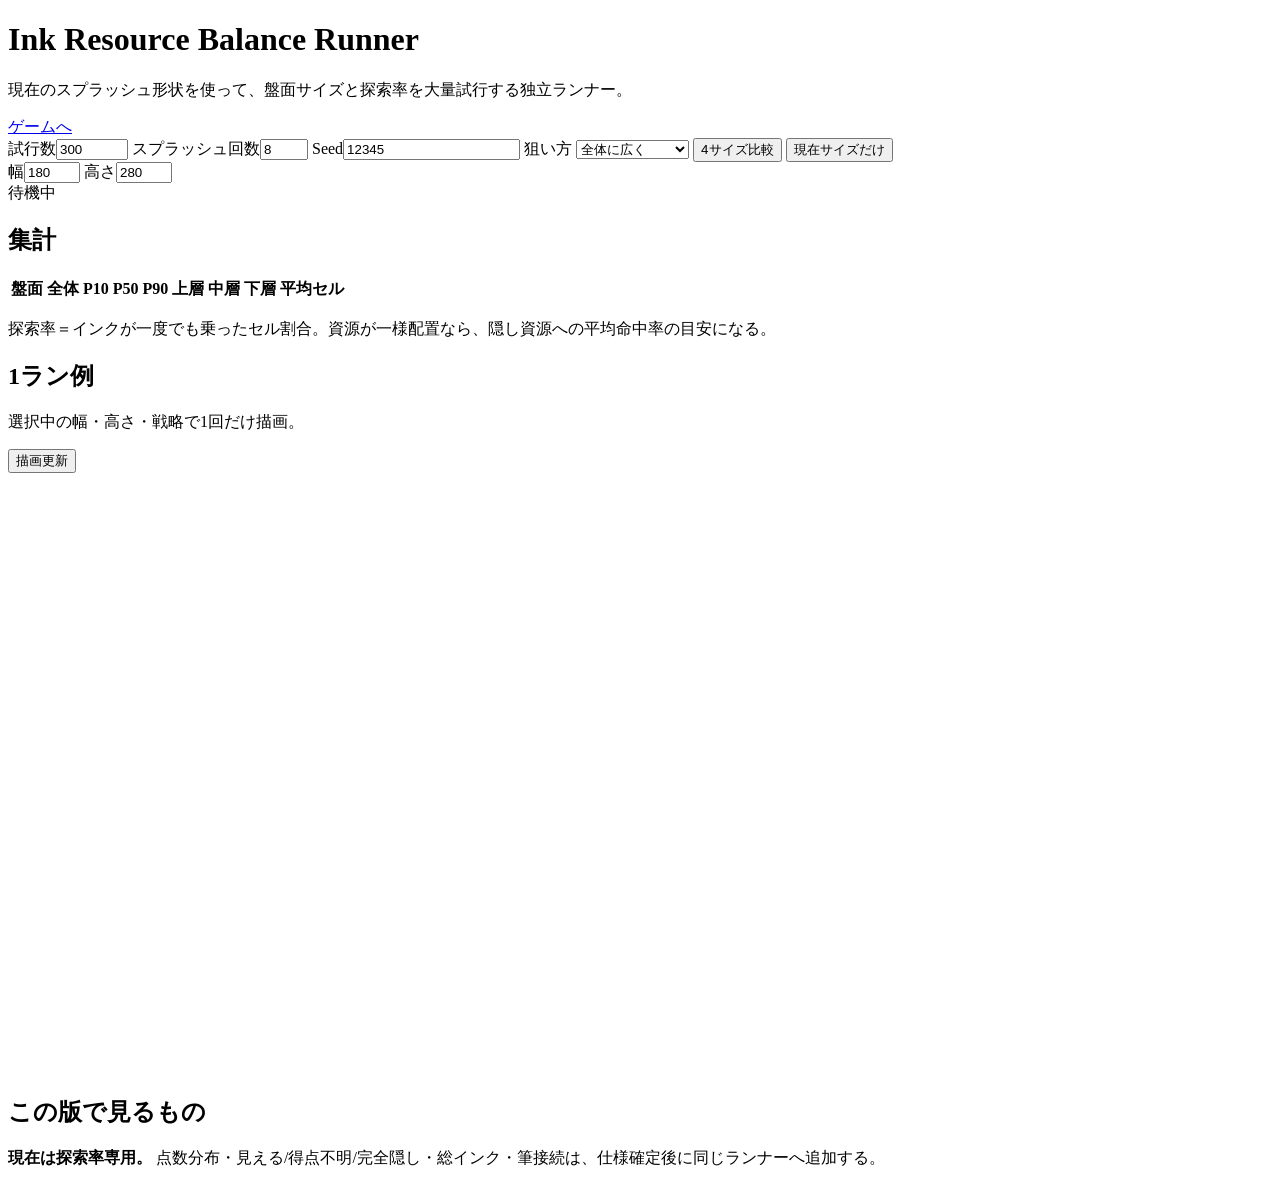
==== runner/index.html @ 8a0fcb74 "Add browser UI for exploration balance runner" ====
<!doctype html>
<html lang="ja">
<head>
  <meta charset="utf-8">
  <meta name="viewport" content="width=device-width,initial-scale=1,viewport-fit=cover">
  <title>Ink Resource Balance Runner</title>
  <link rel="stylesheet" href="./style.css">
</head>
<body>
  <main class="shell">
    <header>
      <div>
        <h1>Ink Resource Balance Runner</h1>
        <p>現在のスプラッシュ形状を使って、盤面サイズと探索率を大量試行する独立ランナー。</p>
      </div>
      <a href="../">ゲームへ</a>
    </header>

    <section class="controls card">
      <label>試行数<input id="trials" type="number" min="1" max="10000" step="50" value="300"></label>
      <label>スプラッシュ回数<input id="splashes" type="number" min="1" max="30" value="8"></label>
      <label>Seed<input id="seed" type="number" min="0" step="1" value="12345"></label>
      <label>狙い方
        <select id="strategy">
          <option value="wide">全体に広く</option>
          <option value="upward">下から上へ進行</option>
          <option value="lower">下層集中</option>
          <option value="middle">中層集中</option>
          <option value="upper">上層集中</option>
          <option value="random">ランダム</option>
        </select>
      </label>
      <button id="compareBtn" class="primary">4サイズ比較</button>
      <button id="singleBtn">現在サイズだけ</button>
    </section>

    <section class="card custom">
      <label>幅<input id="cols" type="number" min="80" max="600" value="180"></label>
      <label>高さ<input id="rows" type="number" min="120" max="900" value="280"></label>
      <div id="status">待機中</div>
    </section>

    <section class="card">
      <h2>集計</h2>
      <div class="table-wrap">
        <table>
          <thead>
            <tr><th>盤面</th><th>全体</th><th>P10</th><th>P50</th><th>P90</th><th>上層</th><th>中層</th><th>下層</th><th>平均セル</th></tr>
          </thead>
          <tbody id="results"></tbody>
        </table>
      </div>
      <p class="note">探索率＝インクが一度でも乗ったセル割合。資源が一様配置なら、隠し資源への平均命中率の目安になる。</p>
    </section>

    <section class="card sample">
      <div class="sample-head">
        <div>
          <h2>1ラン例</h2>
          <p>選択中の幅・高さ・戦略で1回だけ描画。</p>
        </div>
        <button id="sampleBtn">描画更新</button>
      </div>
      <canvas id="sampleCanvas" width="600" height="600"></canvas>
    </section>

    <section class="card scope">
      <h2>この版で見るもの</h2>
      <p><strong>現在は探索率専用。</strong> 点数分布・見える/得点不明/完全隠し・総インク・筆接続は、仕様確定後に同じランナーへ追加する。</p>
    </section>
  </main>
  <script type="module" src="./ui.mjs"></script>
</body>
</html>
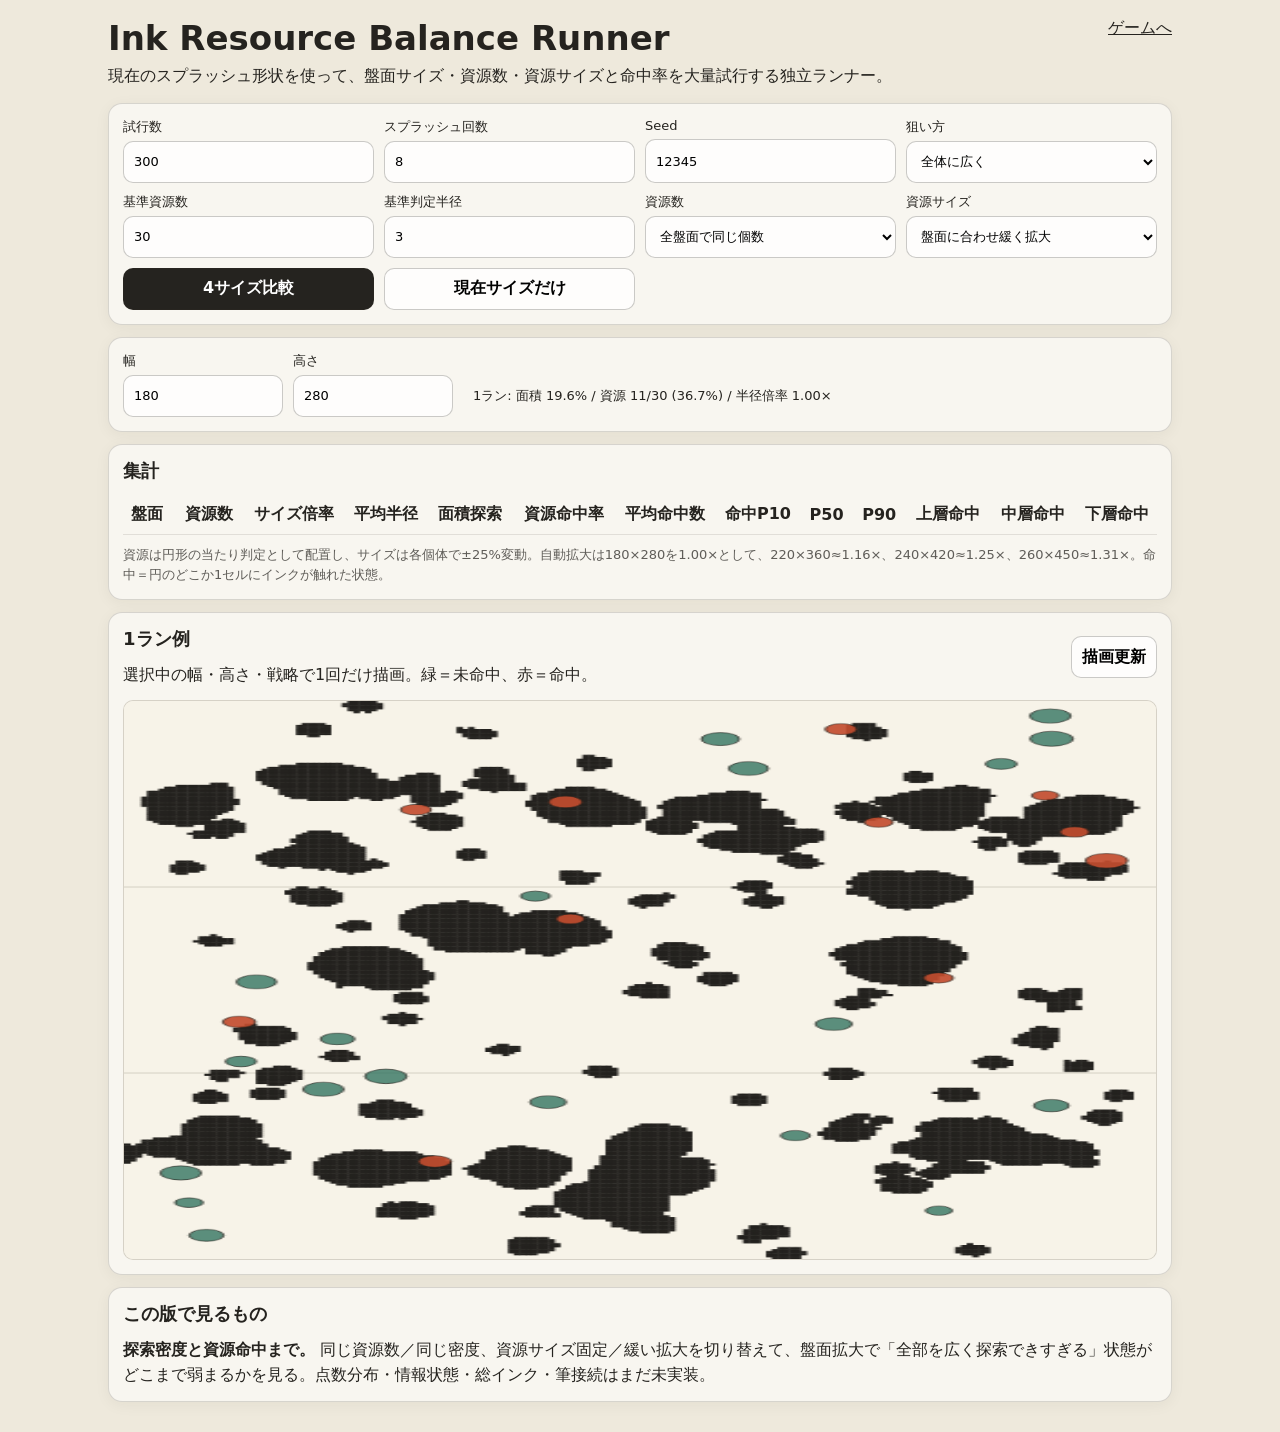
==== commit 43550840: "Add resource comparison controls to runner" ====
--- a/runner/index.html
+++ b/runner/index.html
@@ -11,7 +11,7 @@
     <header>
       <div>
         <h1>Ink Resource Balance Runner</h1>
-        <p>現在のスプラッシュ形状を使って、盤面サイズと探索率を大量試行する独立ランナー。</p>
+        <p>現在のスプラッシュ形状を使って、盤面サイズ・資源数・資源サイズと命中率を大量試行する独立ランナー。</p>
       </div>
       <a href="../">ゲームへ</a>
     </header>
@@ -30,6 +30,20 @@
           <option value="random">ランダム</option>
         </select>
       </label>
+      <label>基準資源数<input id="resourceCount" type="number" min="1" max="500" value="30"></label>
+      <label>基準判定半径<input id="resourceRadius" type="number" min="0.5" max="20" step="0.5" value="3"></label>
+      <label>資源数
+        <select id="resourceCountMode">
+          <option value="fixed">全盤面で同じ個数</option>
+          <option value="density">面積比例で増やす</option>
+        </select>
+      </label>
+      <label>資源サイズ
+        <select id="resourceScaleMode">
+          <option value="auto">盤面に合わせ緩く拡大</option>
+          <option value="fixed">全盤面で同じ</option>
+        </select>
+      </label>
       <button id="compareBtn" class="primary">4サイズ比較</button>
       <button id="singleBtn">現在サイズだけ</button>
     </section>
@@ -45,19 +59,19 @@
       <div class="table-wrap">
         <table>
           <thead>
-            <tr><th>盤面</th><th>全体</th><th>P10</th><th>P50</th><th>P90</th><th>上層</th><th>中層</th><th>下層</th><th>平均セル</th></tr>
+            <tr><th>盤面</th><th>資源数</th><th>サイズ倍率</th><th>平均半径</th><th>面積探索</th><th>資源命中率</th><th>平均命中数</th><th>命中P10</th><th>P50</th><th>P90</th><th>上層命中</th><th>中層命中</th><th>下層命中</th></tr>
           </thead>
           <tbody id="results"></tbody>
         </table>
       </div>
-      <p class="note">探索率＝インクが一度でも乗ったセル割合。資源が一様配置なら、隠し資源への平均命中率の目安になる。</p>
+      <p class="note">資源は円形の当たり判定として配置し、サイズは各個体で±25%変動。自動拡大は180×280を1.00×として、220×360≈1.16×、240×420≈1.25×、260×450≈1.31×。命中＝円のどこか1セルにインクが触れた状態。</p>
     </section>
 
     <section class="card sample">
       <div class="sample-head">
         <div>
           <h2>1ラン例</h2>
-          <p>選択中の幅・高さ・戦略で1回だけ描画。</p>
+          <p>選択中の幅・高さ・戦略で1回だけ描画。緑＝未命中、赤＝命中。</p>
         </div>
         <button id="sampleBtn">描画更新</button>
       </div>
@@ -66,7 +80,7 @@
 
     <section class="card scope">
       <h2>この版で見るもの</h2>
-      <p><strong>現在は探索率専用。</strong> 点数分布・見える/得点不明/完全隠し・総インク・筆接続は、仕様確定後に同じランナーへ追加する。</p>
+      <p><strong>探索密度と資源命中まで。</strong> 同じ資源数／同じ密度、資源サイズ固定／緩い拡大を切り替えて、盤面拡大で「全部を広く探索できすぎる」状態がどこまで弱まるかを見る。点数分布・情報状態・総インク・筆接続はまだ未実装。</p>
     </section>
   </main>
   <script type="module" src="./ui.mjs"></script>
--- a/runner/style.css
+++ b/runner/style.css
@@ -0,0 +1,38 @@
+:root {
+  font-family: ui-sans-serif, system-ui, -apple-system, BlinkMacSystemFont, "Segoe UI", sans-serif;
+  color: #25231f;
+  background: #eee9dc;
+}
+* { box-sizing: border-box; }
+body { margin: 0; min-height: 100vh; background: #eee9dc; }
+button, input, select { font: inherit; }
+.shell { width: min(1100px, 100%); margin: 0 auto; padding: 18px; }
+header { display: flex; gap: 16px; align-items: flex-start; justify-content: space-between; margin-bottom: 14px; }
+h1 { font-size: clamp(22px, 4vw, 34px); margin: 0 0 6px; }
+h2 { margin: 0 0 12px; font-size: 18px; }
+p { margin: 0; line-height: 1.55; }
+header a { color: inherit; white-space: nowrap; }
+.card { background: rgba(255,255,255,.58); border: 1px solid rgba(60,55,45,.18); border-radius: 14px; padding: 14px; margin: 12px 0; box-shadow: 0 3px 15px rgba(40,35,25,.05); }
+.controls { display: grid; grid-template-columns: repeat(4, minmax(120px, 1fr)); gap: 10px; }
+label { display: grid; gap: 5px; font-size: 13px; }
+input, select, button { min-height: 42px; border: 1px solid rgba(50,45,38,.25); border-radius: 10px; background: rgba(255,255,255,.78); padding: 8px 10px; }
+button { cursor: pointer; font-weight: 700; }
+button.primary { background: #25231f; color: #fff; }
+button:disabled { opacity: .55; cursor: wait; }
+.custom { display: grid; grid-template-columns: 160px 160px 1fr; gap: 10px; align-items: end; }
+#status { min-height: 42px; display: flex; align-items: center; padding: 0 10px; font-size: 13px; }
+.table-wrap { overflow-x: auto; }
+table { width: 100%; border-collapse: collapse; min-width: 760px; }
+th, td { padding: 9px 8px; border-bottom: 1px solid rgba(60,55,45,.12); text-align: right; font-variant-numeric: tabular-nums; }
+th:first-child, td:first-child { text-align: left; }
+.note { margin-top: 10px; font-size: 13px; opacity: .72; }
+.sample-head { display: flex; gap: 12px; justify-content: space-between; align-items: center; margin-bottom: 12px; }
+#sampleCanvas { display: block; width: 100%; max-height: 560px; background: #f7f3e8; border: 1px solid rgba(60,55,45,.18); border-radius: 10px; }
+.scope strong { font-weight: 800; }
+@media (max-width: 760px) {
+  .shell { padding: 12px; }
+  header { align-items: center; }
+  .controls { grid-template-columns: 1fr 1fr; }
+  .custom { grid-template-columns: 1fr 1fr; }
+  #status { grid-column: 1 / -1; padding: 0; }
+}
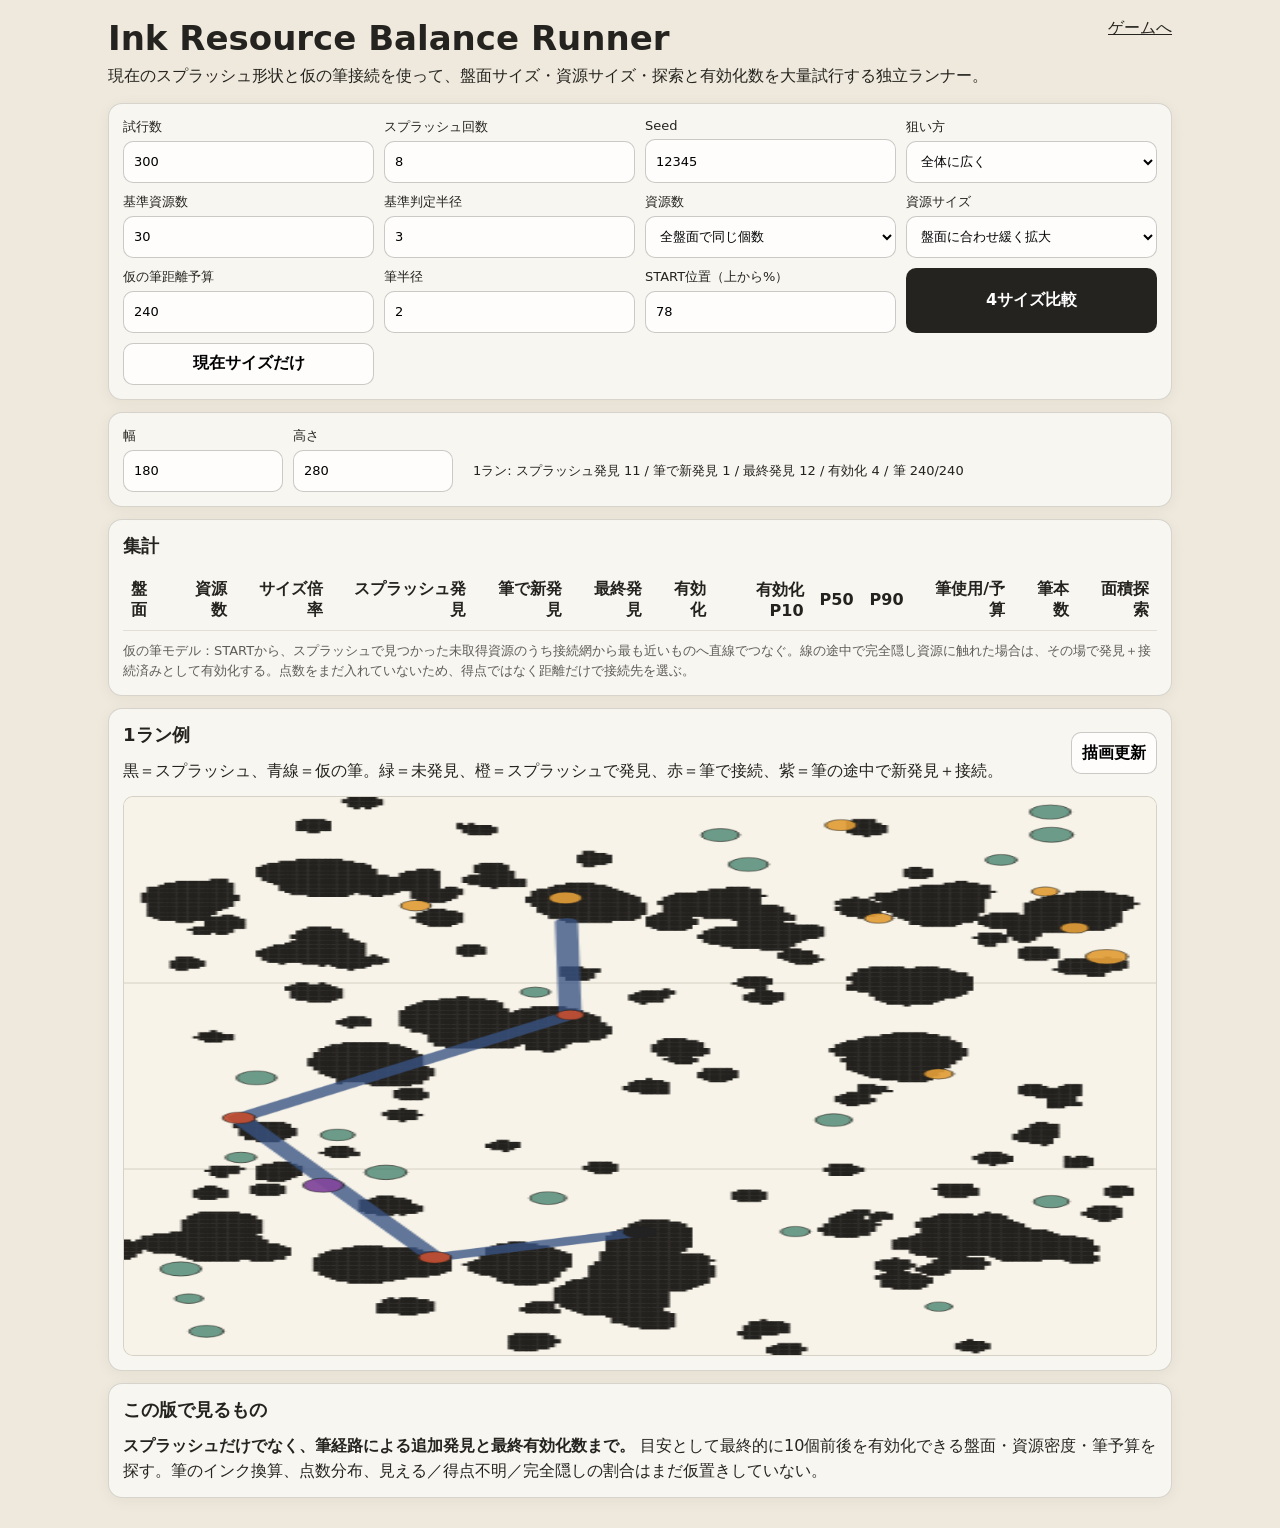
==== commit 60958dc5: "Add brush controls and activation results to runner UI" ====
--- a/runner/index.html
+++ b/runner/index.html
@@ -11,7 +11,7 @@
     <header>
       <div>
         <h1>Ink Resource Balance Runner</h1>
-        <p>現在のスプラッシュ形状を使って、盤面サイズ・資源数・資源サイズと命中率を大量試行する独立ランナー。</p>
+        <p>現在のスプラッシュ形状と仮の筆接続を使って、盤面サイズ・資源サイズ・探索と有効化数を大量試行する独立ランナー。</p>
       </div>
       <a href="../">ゲームへ</a>
     </header>
@@ -44,6 +44,9 @@
           <option value="fixed">全盤面で同じ</option>
         </select>
       </label>
+      <label>仮の筆距離予算<input id="brushBudget" type="number" min="0" max="2000" step="10" value="240"></label>
+      <label>筆半径<input id="brushRadius" type="number" min="0.25" max="20" step="0.25" value="2"></label>
+      <label>START位置（上から%）<input id="startY" type="number" min="50" max="98" step="1" value="78"></label>
       <button id="compareBtn" class="primary">4サイズ比較</button>
       <button id="singleBtn">現在サイズだけ</button>
     </section>
@@ -59,19 +62,19 @@
       <div class="table-wrap">
         <table>
           <thead>
-            <tr><th>盤面</th><th>資源数</th><th>サイズ倍率</th><th>平均半径</th><th>面積探索</th><th>資源命中率</th><th>平均命中数</th><th>命中P10</th><th>P50</th><th>P90</th><th>上層命中</th><th>中層命中</th><th>下層命中</th></tr>
+            <tr><th>盤面</th><th>資源数</th><th>サイズ倍率</th><th>スプラッシュ発見</th><th>筆で新発見</th><th>最終発見</th><th>有効化</th><th>有効化P10</th><th>P50</th><th>P90</th><th>筆使用/予算</th><th>筆本数</th><th>面積探索</th></tr>
           </thead>
           <tbody id="results"></tbody>
         </table>
       </div>
-      <p class="note">資源は円形の当たり判定として配置し、サイズは各個体で±25%変動。自動拡大は180×280を1.00×として、220×360≈1.16×、240×420≈1.25×、260×450≈1.31×。命中＝円のどこか1セルにインクが触れた状態。</p>
+      <p class="note">仮の筆モデル：STARTから、スプラッシュで見つかった未取得資源のうち接続網から最も近いものへ直線でつなぐ。線の途中で完全隠し資源に触れた場合は、その場で発見＋接続済みとして有効化する。点数をまだ入れていないため、得点ではなく距離だけで接続先を選ぶ。</p>
     </section>
 
     <section class="card sample">
       <div class="sample-head">
         <div>
           <h2>1ラン例</h2>
-          <p>選択中の幅・高さ・戦略で1回だけ描画。緑＝未命中、赤＝命中。</p>
+          <p>黒＝スプラッシュ、青線＝仮の筆。緑＝未発見、橙＝スプラッシュで発見、赤＝筆で接続、紫＝筆の途中で新発見＋接続。</p>
         </div>
         <button id="sampleBtn">描画更新</button>
       </div>
@@ -80,7 +83,7 @@
 
     <section class="card scope">
       <h2>この版で見るもの</h2>
-      <p><strong>探索密度と資源命中まで。</strong> 同じ資源数／同じ密度、資源サイズ固定／緩い拡大を切り替えて、盤面拡大で「全部を広く探索できすぎる」状態がどこまで弱まるかを見る。点数分布・情報状態・総インク・筆接続はまだ未実装。</p>
+      <p><strong>スプラッシュだけでなく、筆経路による追加発見と最終有効化数まで。</strong> 目安として最終的に10個前後を有効化できる盤面・資源密度・筆予算を探す。筆のインク換算、点数分布、見える／得点不明／完全隠しの割合はまだ仮置きしていない。</p>
     </section>
   </main>
   <script type="module" src="./ui.mjs"></script>
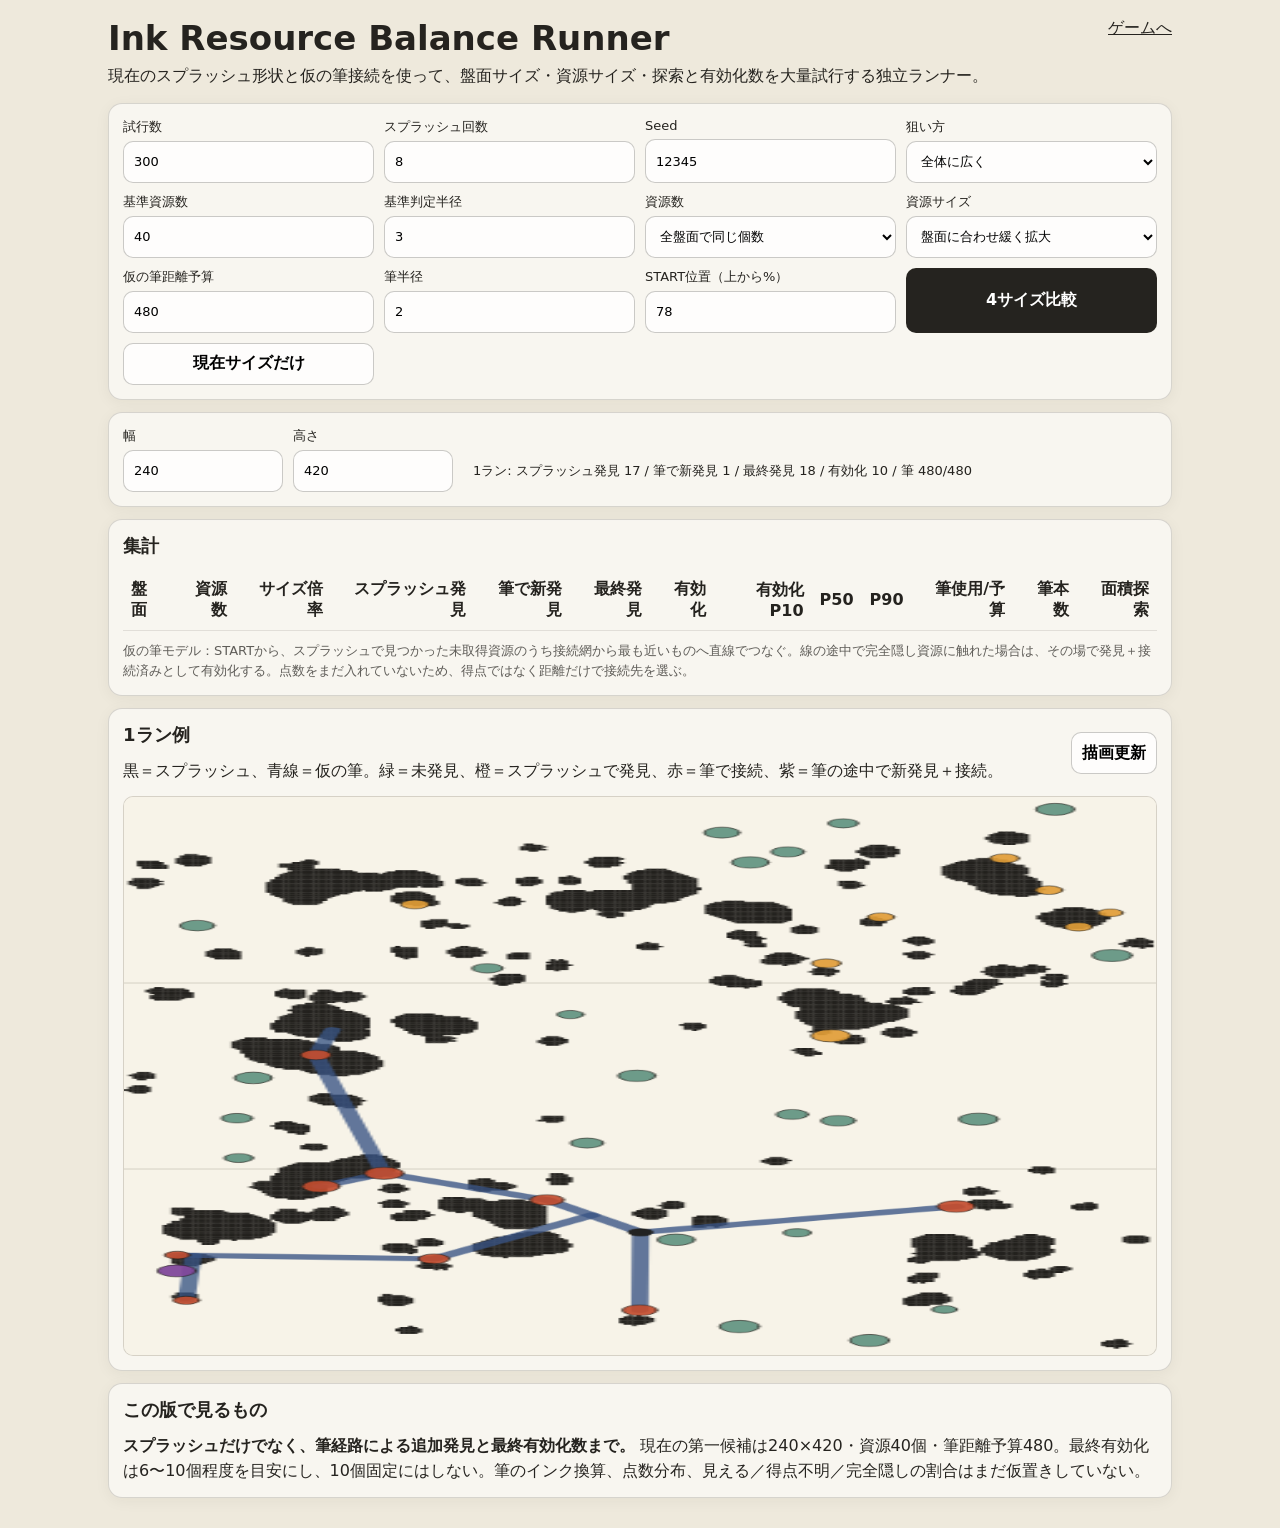
==== commit 8f340dd7: "Set provisional runner target to 240x420 and 6-10 activations" ====
--- a/runner/index.html
+++ b/runner/index.html
@@ -30,7 +30,7 @@
           <option value="random">ランダム</option>
         </select>
       </label>
-      <label>基準資源数<input id="resourceCount" type="number" min="1" max="500" value="30"></label>
+      <label>基準資源数<input id="resourceCount" type="number" min="1" max="500" value="40"></label>
       <label>基準判定半径<input id="resourceRadius" type="number" min="0.5" max="20" step="0.5" value="3"></label>
       <label>資源数
         <select id="resourceCountMode">
@@ -44,7 +44,7 @@
           <option value="fixed">全盤面で同じ</option>
         </select>
       </label>
-      <label>仮の筆距離予算<input id="brushBudget" type="number" min="0" max="2000" step="10" value="240"></label>
+      <label>仮の筆距離予算<input id="brushBudget" type="number" min="0" max="2000" step="10" value="480"></label>
       <label>筆半径<input id="brushRadius" type="number" min="0.25" max="20" step="0.25" value="2"></label>
       <label>START位置（上から%）<input id="startY" type="number" min="50" max="98" step="1" value="78"></label>
       <button id="compareBtn" class="primary">4サイズ比較</button>
@@ -52,8 +52,8 @@
     </section>
 
     <section class="card custom">
-      <label>幅<input id="cols" type="number" min="80" max="600" value="180"></label>
-      <label>高さ<input id="rows" type="number" min="120" max="900" value="280"></label>
+      <label>幅<input id="cols" type="number" min="80" max="600" value="240"></label>
+      <label>高さ<input id="rows" type="number" min="120" max="900" value="420"></label>
       <div id="status">待機中</div>
     </section>
 
@@ -83,7 +83,7 @@
 
     <section class="card scope">
       <h2>この版で見るもの</h2>
-      <p><strong>スプラッシュだけでなく、筆経路による追加発見と最終有効化数まで。</strong> 目安として最終的に10個前後を有効化できる盤面・資源密度・筆予算を探す。筆のインク換算、点数分布、見える／得点不明／完全隠しの割合はまだ仮置きしていない。</p>
+      <p><strong>スプラッシュだけでなく、筆経路による追加発見と最終有効化数まで。</strong> 現在の第一候補は240×420・資源40個・筆距離予算480。最終有効化は6〜10個程度を目安にし、10個固定にはしない。筆のインク換算、点数分布、見える／得点不明／完全隠しの割合はまだ仮置きしていない。</p>
     </section>
   </main>
   <script type="module" src="./ui.mjs"></script>
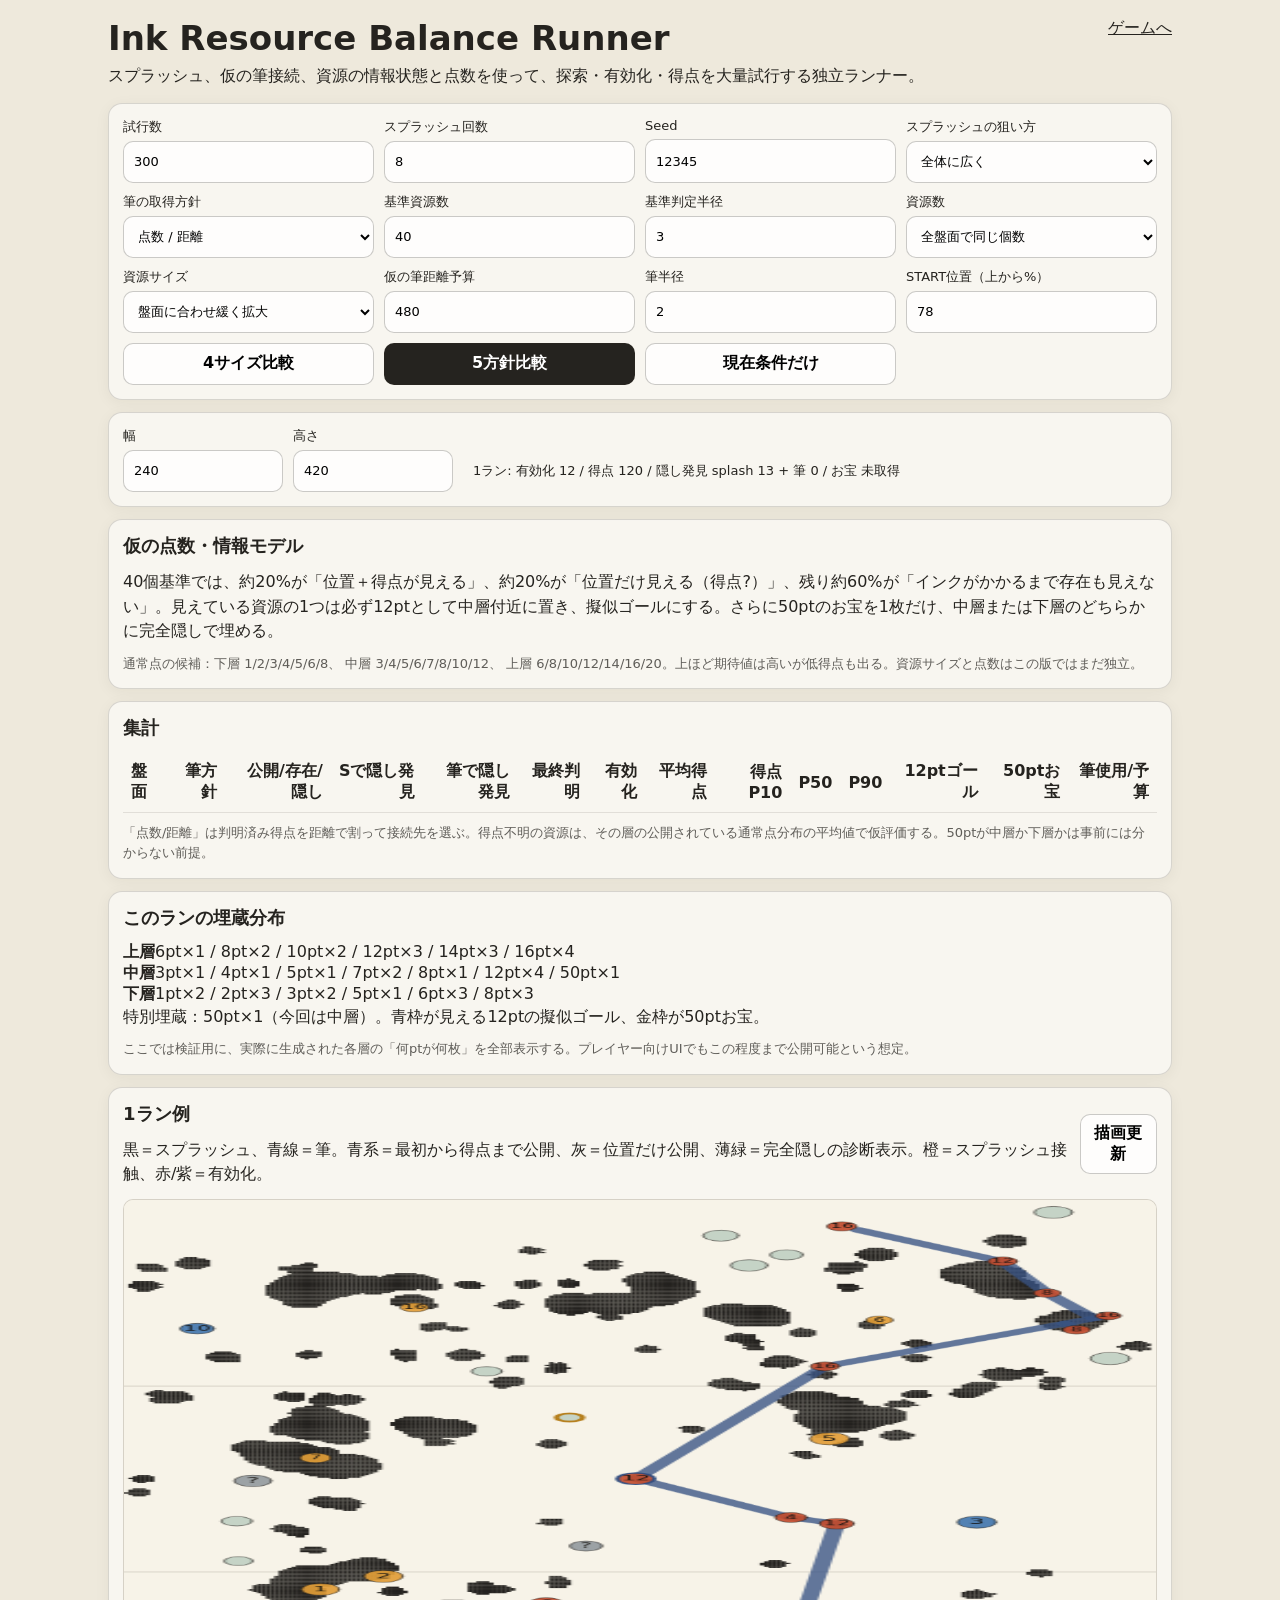
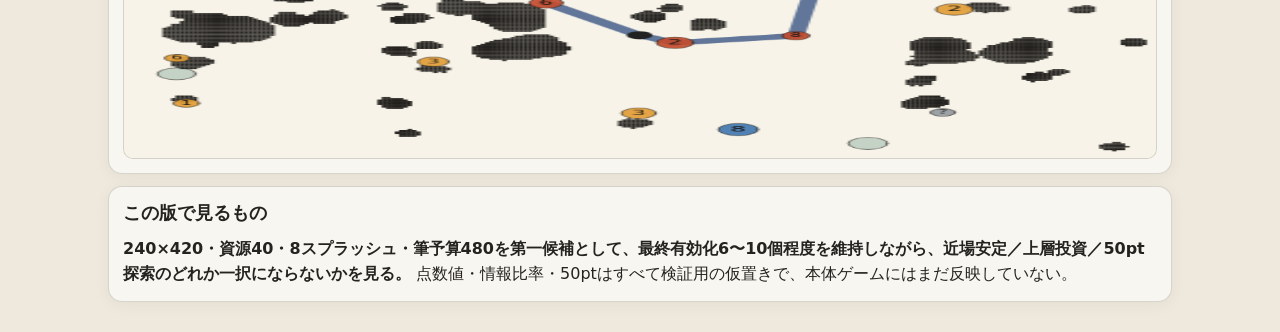
==== commit 4d1cf422: "Add score and visibility controls to balance runner" ====
--- a/runner/index.html
+++ b/runner/index.html
@@ -11,7 +11,7 @@
     <header>
       <div>
         <h1>Ink Resource Balance Runner</h1>
-        <p>現在のスプラッシュ形状と仮の筆接続を使って、盤面サイズ・資源サイズ・探索と有効化数を大量試行する独立ランナー。</p>
+        <p>スプラッシュ、仮の筆接続、資源の情報状態と点数を使って、探索・有効化・得点を大量試行する独立ランナー。</p>
       </div>
       <a href="../">ゲームへ</a>
     </header>
@@ -20,7 +20,7 @@
       <label>試行数<input id="trials" type="number" min="1" max="10000" step="50" value="300"></label>
       <label>スプラッシュ回数<input id="splashes" type="number" min="1" max="30" value="8"></label>
       <label>Seed<input id="seed" type="number" min="0" step="1" value="12345"></label>
-      <label>狙い方
+      <label>スプラッシュの狙い方
         <select id="strategy">
           <option value="wide">全体に広く</option>
           <option value="upward">下から上へ進行</option>
@@ -28,6 +28,15 @@
           <option value="middle">中層集中</option>
           <option value="upper">上層集中</option>
           <option value="random">ランダム</option>
+        </select>
+      </label>
+      <label>筆の取得方針
+        <select id="brushStrategy">
+          <option value="valueRate">点数 / 距離</option>
+          <option value="nearest">近い順</option>
+          <option value="highValue">高得点優先</option>
+          <option value="upper">上層寄り</option>
+          <option value="goalFirst">見える当たり優先</option>
         </select>
       </label>
       <label>基準資源数<input id="resourceCount" type="number" min="1" max="500" value="40"></label>
@@ -47,8 +56,9 @@
       <label>仮の筆距離予算<input id="brushBudget" type="number" min="0" max="2000" step="10" value="480"></label>
       <label>筆半径<input id="brushRadius" type="number" min="0.25" max="20" step="0.25" value="2"></label>
       <label>START位置（上から%）<input id="startY" type="number" min="50" max="98" step="1" value="78"></label>
-      <button id="compareBtn" class="primary">4サイズ比較</button>
-      <button id="singleBtn">現在サイズだけ</button>
+      <button id="compareBtn">4サイズ比較</button>
+      <button id="strategyCompareBtn" class="primary">5方針比較</button>
+      <button id="singleBtn">現在条件だけ</button>
     </section>
 
     <section class="card custom">
@@ -58,23 +68,35 @@
     </section>
 
     <section class="card">
+      <h2>仮の点数・情報モデル</h2>
+      <p>40個基準では、約20%が「位置＋得点が見える」、約20%が「位置だけ見える（得点?）」、残り約60%が「インクがかかるまで存在も見えない」。見えている資源の1つは必ず12ptとして中層付近に置き、擬似ゴールにする。さらに50ptのお宝を1枚だけ、中層または下層のどちらかに完全隠しで埋める。</p>
+      <p class="note">通常点の候補：下層 1/2/3/4/5/6/8、 中層 3/4/5/6/7/8/10/12、 上層 6/8/10/12/14/16/20。上ほど期待値は高いが低得点も出る。資源サイズと点数はこの版ではまだ独立。</p>
+    </section>
+
+    <section class="card">
       <h2>集計</h2>
       <div class="table-wrap">
         <table>
           <thead>
-            <tr><th>盤面</th><th>資源数</th><th>サイズ倍率</th><th>スプラッシュ発見</th><th>筆で新発見</th><th>最終発見</th><th>有効化</th><th>有効化P10</th><th>P50</th><th>P90</th><th>筆使用/予算</th><th>筆本数</th><th>面積探索</th></tr>
+            <tr><th>盤面</th><th>筆方針</th><th>公開/存在/隠し</th><th>Sで隠し発見</th><th>筆で隠し発見</th><th>最終判明</th><th>有効化</th><th>平均得点</th><th>得点P10</th><th>P50</th><th>P90</th><th>12ptゴール</th><th>50ptお宝</th><th>筆使用/予算</th></tr>
           </thead>
           <tbody id="results"></tbody>
         </table>
       </div>
-      <p class="note">仮の筆モデル：STARTから、スプラッシュで見つかった未取得資源のうち接続網から最も近いものへ直線でつなぐ。線の途中で完全隠し資源に触れた場合は、その場で発見＋接続済みとして有効化する。点数をまだ入れていないため、得点ではなく距離だけで接続先を選ぶ。</p>
+      <p class="note">「点数/距離」は判明済み得点を距離で割って接続先を選ぶ。得点不明の資源は、その層の公開されている通常点分布の平均値で仮評価する。50ptが中層か下層かは事前には分からない前提。</p>
+    </section>
+
+    <section class="card distribution-card">
+      <h2>このランの埋蔵分布</h2>
+      <div id="distribution" class="distribution"></div>
+      <p class="note">ここでは検証用に、実際に生成された各層の「何ptが何枚」を全部表示する。プレイヤー向けUIでもこの程度まで公開可能という想定。</p>
     </section>
 
     <section class="card sample">
       <div class="sample-head">
         <div>
           <h2>1ラン例</h2>
-          <p>黒＝スプラッシュ、青線＝仮の筆。緑＝未発見、橙＝スプラッシュで発見、赤＝筆で接続、紫＝筆の途中で新発見＋接続。</p>
+          <p>黒＝スプラッシュ、青線＝筆。青系＝最初から得点まで公開、灰＝位置だけ公開、薄緑＝完全隠しの診断表示。橙＝スプラッシュ接触、赤/紫＝有効化。</p>
         </div>
         <button id="sampleBtn">描画更新</button>
       </div>
@@ -83,7 +105,7 @@
 
     <section class="card scope">
       <h2>この版で見るもの</h2>
-      <p><strong>スプラッシュだけでなく、筆経路による追加発見と最終有効化数まで。</strong> 現在の第一候補は240×420・資源40個・筆距離予算480。最終有効化は6〜10個程度を目安にし、10個固定にはしない。筆のインク換算、点数分布、見える／得点不明／完全隠しの割合はまだ仮置きしていない。</p>
+      <p><strong>240×420・資源40・8スプラッシュ・筆予算480を第一候補として、最終有効化6〜10個程度を維持しながら、近場安定／上層投資／50pt探索のどれか一択にならないかを見る。</strong> 点数値・情報比率・50ptはすべて検証用の仮置きで、本体ゲームにはまだ反映していない。</p>
     </section>
   </main>
   <script type="module" src="./ui.mjs"></script>
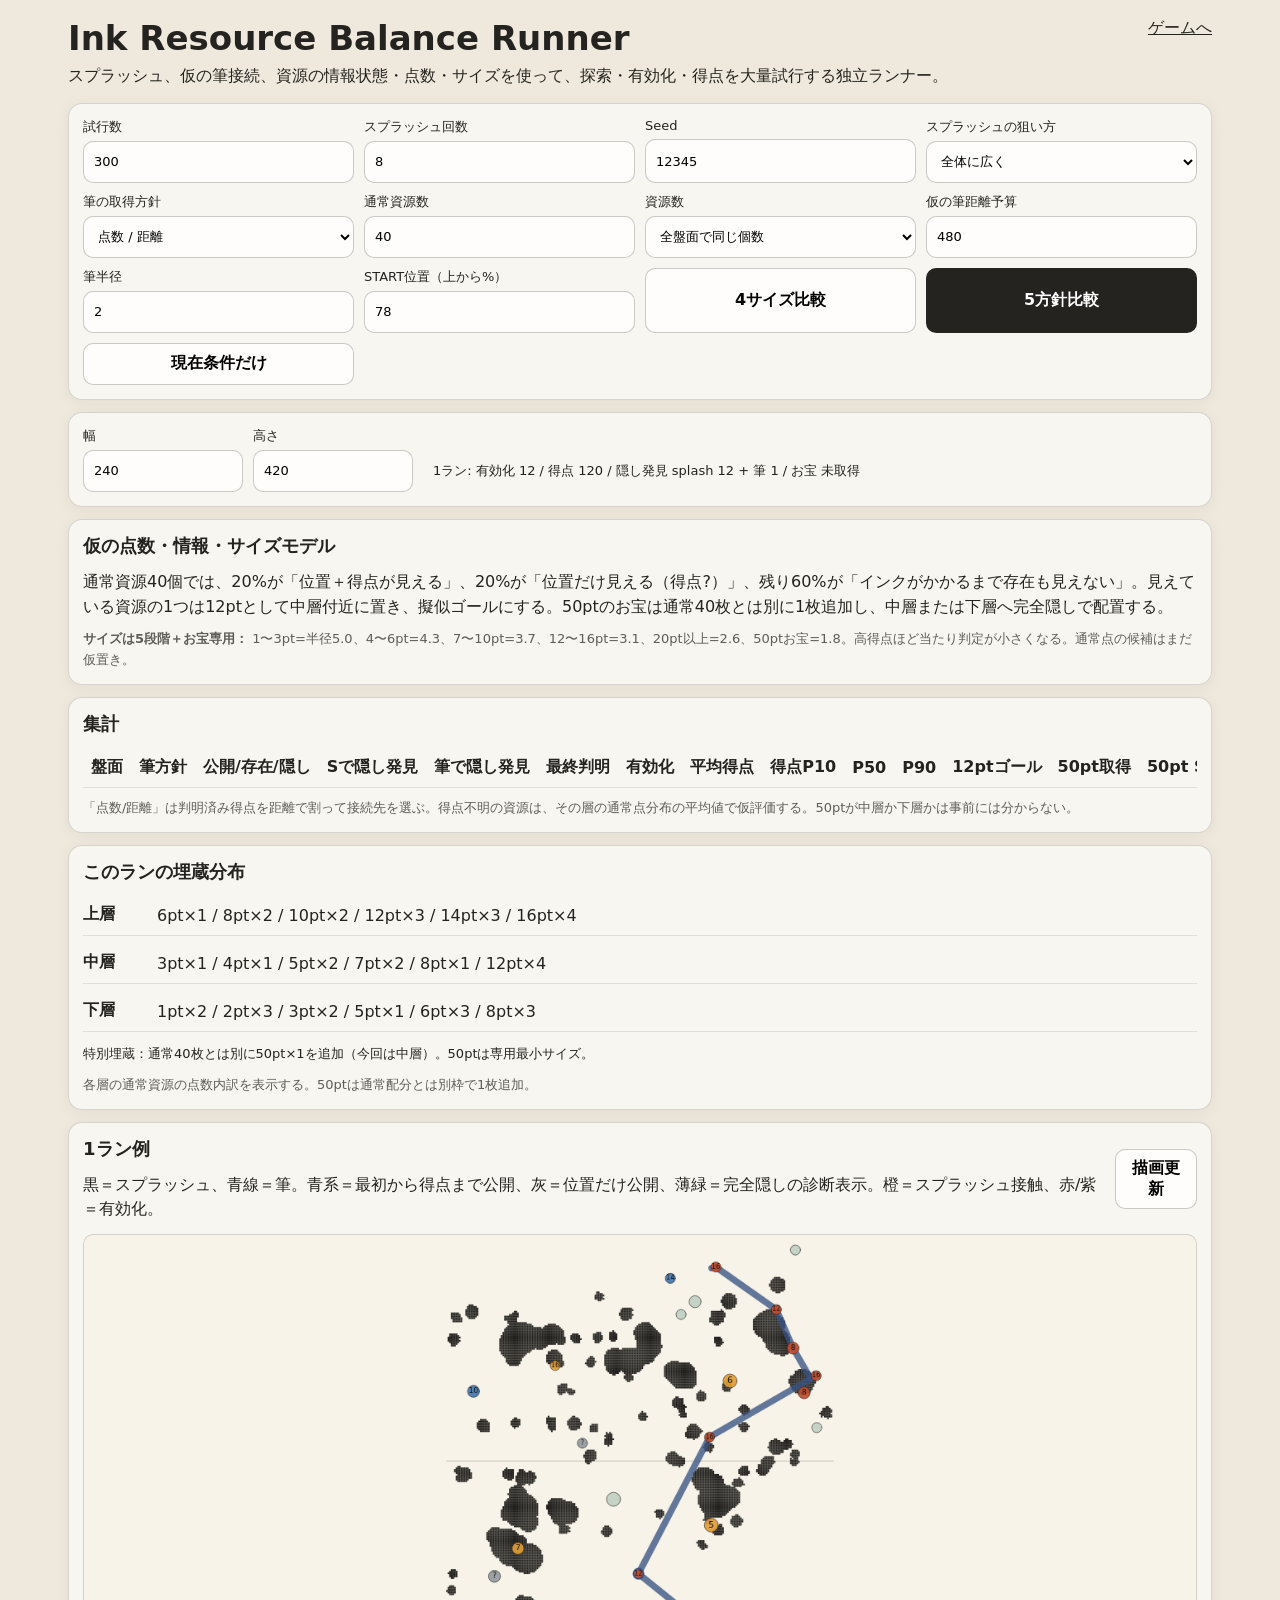
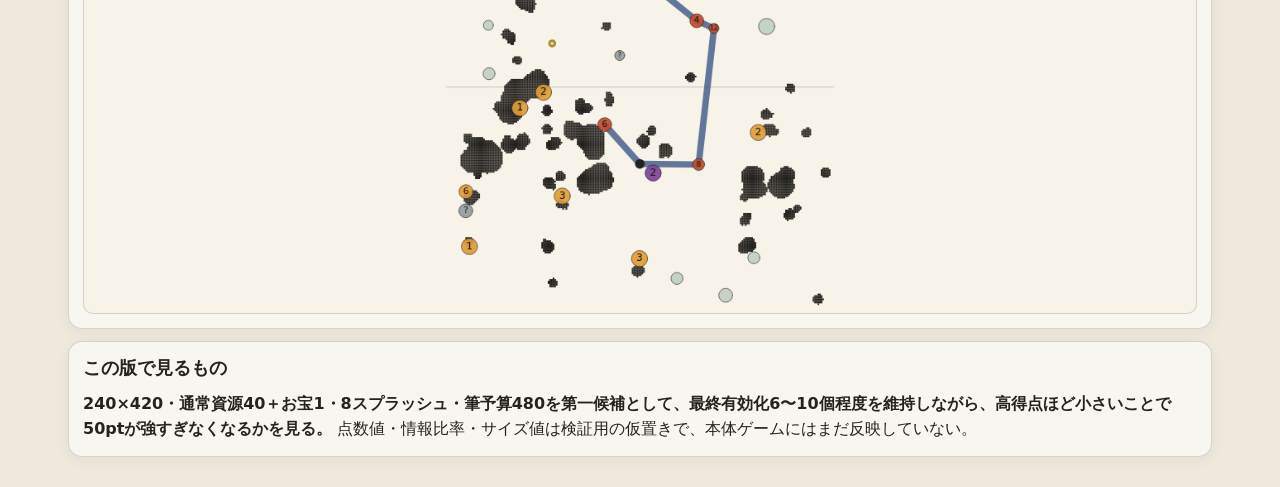
==== commit 6259468f: "runner: document score-based size bands" ====
--- a/runner/index.html
+++ b/runner/index.html
@@ -11,7 +11,7 @@
     <header>
       <div>
         <h1>Ink Resource Balance Runner</h1>
-        <p>スプラッシュ、仮の筆接続、資源の情報状態と点数を使って、探索・有効化・得点を大量試行する独立ランナー。</p>
+        <p>スプラッシュ、仮の筆接続、資源の情報状態・点数・サイズを使って、探索・有効化・得点を大量試行する独立ランナー。</p>
       </div>
       <a href="../">ゲームへ</a>
     </header>
@@ -39,18 +39,11 @@
           <option value="goalFirst">見える当たり優先</option>
         </select>
       </label>
-      <label>基準資源数<input id="resourceCount" type="number" min="1" max="500" value="40"></label>
-      <label>基準判定半径<input id="resourceRadius" type="number" min="0.5" max="20" step="0.5" value="3"></label>
+      <label>通常資源数<input id="resourceCount" type="number" min="1" max="500" value="40"></label>
       <label>資源数
         <select id="resourceCountMode">
           <option value="fixed">全盤面で同じ個数</option>
           <option value="density">面積比例で増やす</option>
-        </select>
-      </label>
-      <label>資源サイズ
-        <select id="resourceScaleMode">
-          <option value="auto">盤面に合わせ緩く拡大</option>
-          <option value="fixed">全盤面で同じ</option>
         </select>
       </label>
       <label>仮の筆距離予算<input id="brushBudget" type="number" min="0" max="2000" step="10" value="480"></label>
@@ -68,9 +61,9 @@
     </section>
 
     <section class="card">
-      <h2>仮の点数・情報モデル</h2>
-      <p>40個基準では、約20%が「位置＋得点が見える」、約20%が「位置だけ見える（得点?）」、残り約60%が「インクがかかるまで存在も見えない」。見えている資源の1つは必ず12ptとして中層付近に置き、擬似ゴールにする。さらに50ptのお宝を1枚だけ、中層または下層のどちらかに完全隠しで埋める。</p>
-      <p class="note">通常点の候補：下層 1/2/3/4/5/6/8、 中層 3/4/5/6/7/8/10/12、 上層 6/8/10/12/14/16/20。上ほど期待値は高いが低得点も出る。資源サイズと点数はこの版ではまだ独立。</p>
+      <h2>仮の点数・情報・サイズモデル</h2>
+      <p>通常資源40個では、20%が「位置＋得点が見える」、20%が「位置だけ見える（得点?）」、残り60%が「インクがかかるまで存在も見えない」。見えている資源の1つは12ptとして中層付近に置き、擬似ゴールにする。50ptのお宝は通常40枚とは別に1枚追加し、中層または下層へ完全隠しで配置する。</p>
+      <p class="note"><strong>サイズは5段階＋お宝専用：</strong> 1〜3pt=半径5.0、4〜6pt=4.3、7〜10pt=3.7、12〜16pt=3.1、20pt以上=2.6、50ptお宝=1.8。高得点ほど当たり判定が小さくなる。通常点の候補はまだ仮置き。</p>
     </section>
 
     <section class="card">
@@ -78,18 +71,18 @@
       <div class="table-wrap">
         <table>
           <thead>
-            <tr><th>盤面</th><th>筆方針</th><th>公開/存在/隠し</th><th>Sで隠し発見</th><th>筆で隠し発見</th><th>最終判明</th><th>有効化</th><th>平均得点</th><th>得点P10</th><th>P50</th><th>P90</th><th>12ptゴール</th><th>50ptお宝</th><th>筆使用/予算</th></tr>
+            <tr><th>盤面</th><th>筆方針</th><th>公開/存在/隠し</th><th>Sで隠し発見</th><th>筆で隠し発見</th><th>最終判明</th><th>有効化</th><th>平均得点</th><th>得点P10</th><th>P50</th><th>P90</th><th>12ptゴール</th><th>50pt取得</th><th>50pt S接触</th><th>50pt 筆発見</th><th>筆使用/予算</th></tr>
           </thead>
           <tbody id="results"></tbody>
         </table>
       </div>
-      <p class="note">「点数/距離」は判明済み得点を距離で割って接続先を選ぶ。得点不明の資源は、その層の公開されている通常点分布の平均値で仮評価する。50ptが中層か下層かは事前には分からない前提。</p>
+      <p class="note">「点数/距離」は判明済み得点を距離で割って接続先を選ぶ。得点不明の資源は、その層の通常点分布の平均値で仮評価する。50ptが中層か下層かは事前には分からない。</p>
     </section>
 
     <section class="card distribution-card">
       <h2>このランの埋蔵分布</h2>
       <div id="distribution" class="distribution"></div>
-      <p class="note">ここでは検証用に、実際に生成された各層の「何ptが何枚」を全部表示する。プレイヤー向けUIでもこの程度まで公開可能という想定。</p>
+      <p class="note">各層の通常資源の点数内訳を表示する。50ptは通常配分とは別枠で1枚追加。</p>
     </section>
 
     <section class="card sample">
@@ -105,7 +98,7 @@
 
     <section class="card scope">
       <h2>この版で見るもの</h2>
-      <p><strong>240×420・資源40・8スプラッシュ・筆予算480を第一候補として、最終有効化6〜10個程度を維持しながら、近場安定／上層投資／50pt探索のどれか一択にならないかを見る。</strong> 点数値・情報比率・50ptはすべて検証用の仮置きで、本体ゲームにはまだ反映していない。</p>
+      <p><strong>240×420・通常資源40＋お宝1・8スプラッシュ・筆予算480を第一候補として、最終有効化6〜10個程度を維持しながら、高得点ほど小さいことで50ptが強すぎなくなるかを見る。</strong> 点数値・情報比率・サイズ値は検証用の仮置きで、本体ゲームにはまだ反映していない。</p>
     </section>
   </main>
   <script type="module" src="./ui.mjs"></script>
--- a/runner/style.css
+++ b/runner/style.css
@@ -6,7 +6,7 @@
 * { box-sizing: border-box; }
 body { margin: 0; min-height: 100vh; background: #eee9dc; }
 button, input, select { font: inherit; }
-.shell { width: min(1100px, 100%); margin: 0 auto; padding: 18px; }
+.shell { width: min(1180px, 100%); margin: 0 auto; padding: 18px; }
 header { display: flex; gap: 16px; align-items: flex-start; justify-content: space-between; margin-bottom: 14px; }
 h1 { font-size: clamp(22px, 4vw, 34px); margin: 0 0 6px; }
 h2 { margin: 0 0 12px; font-size: 18px; }
@@ -22,12 +22,16 @@
 .custom { display: grid; grid-template-columns: 160px 160px 1fr; gap: 10px; align-items: end; }
 #status { min-height: 42px; display: flex; align-items: center; padding: 0 10px; font-size: 13px; }
 .table-wrap { overflow-x: auto; }
-table { width: 100%; border-collapse: collapse; min-width: 760px; }
-th, td { padding: 9px 8px; border-bottom: 1px solid rgba(60,55,45,.12); text-align: right; font-variant-numeric: tabular-nums; }
-th:first-child, td:first-child { text-align: left; }
+table { width: 100%; border-collapse: collapse; min-width: 1180px; }
+th, td { padding: 9px 8px; border-bottom: 1px solid rgba(60,55,45,.12); text-align: right; font-variant-numeric: tabular-nums; white-space: nowrap; }
+th:first-child, td:first-child, th:nth-child(2), td:nth-child(2) { text-align: left; }
 .note { margin-top: 10px; font-size: 13px; opacity: .72; }
+.distribution { display: grid; gap: 8px; }
+.distribution > div { display: grid; grid-template-columns: 64px 1fr; gap: 10px; padding: 8px 0; border-bottom: 1px solid rgba(60,55,45,.12); }
+.distribution span { font-variant-numeric: tabular-nums; line-height: 1.45; }
+.distribution p { margin-top: 4px; font-size: 13px; }
 .sample-head { display: flex; gap: 12px; justify-content: space-between; align-items: center; margin-bottom: 12px; }
-#sampleCanvas { display: block; width: 100%; max-height: 560px; background: #f7f3e8; border: 1px solid rgba(60,55,45,.18); border-radius: 10px; }
+#sampleCanvas { display: block; width: 100%; max-height: 680px; object-fit: contain; background: #f7f3e8; border: 1px solid rgba(60,55,45,.18); border-radius: 10px; }
 .scope strong { font-weight: 800; }
 @media (max-width: 760px) {
   .shell { padding: 12px; }
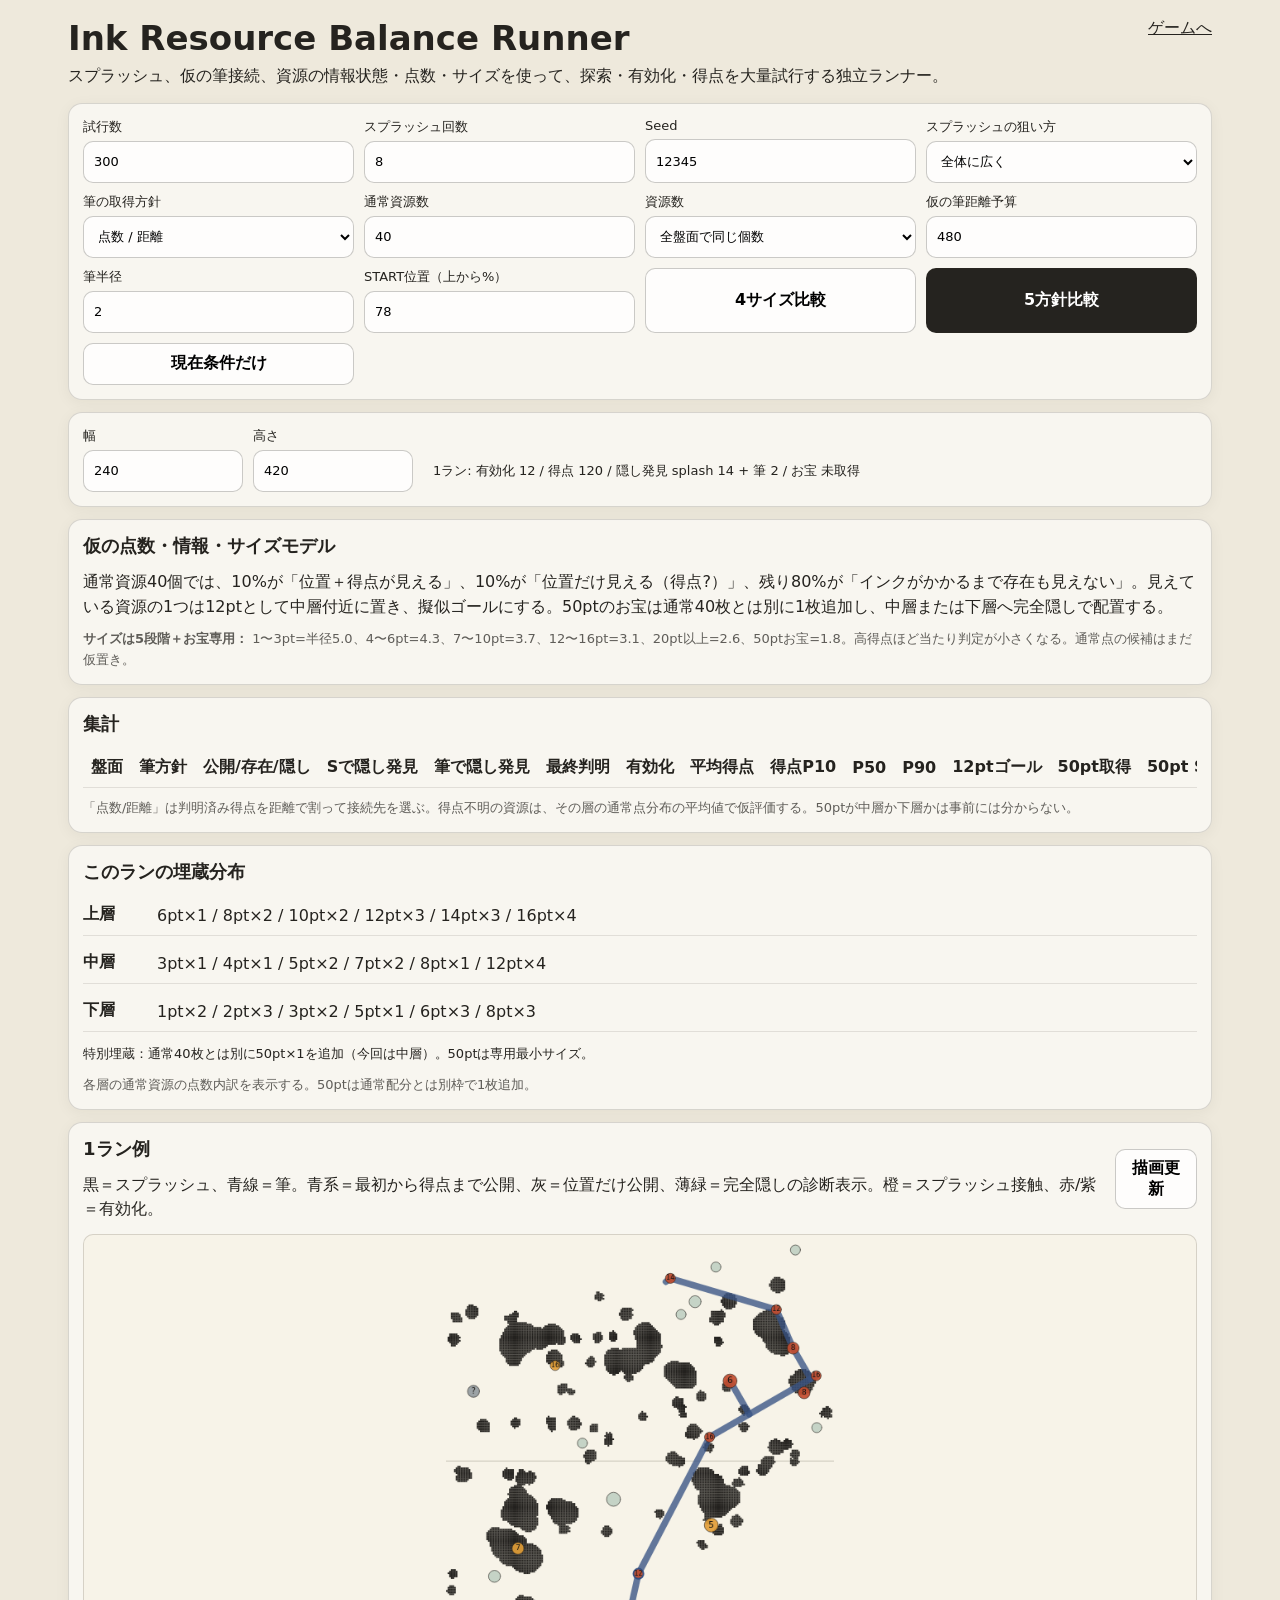
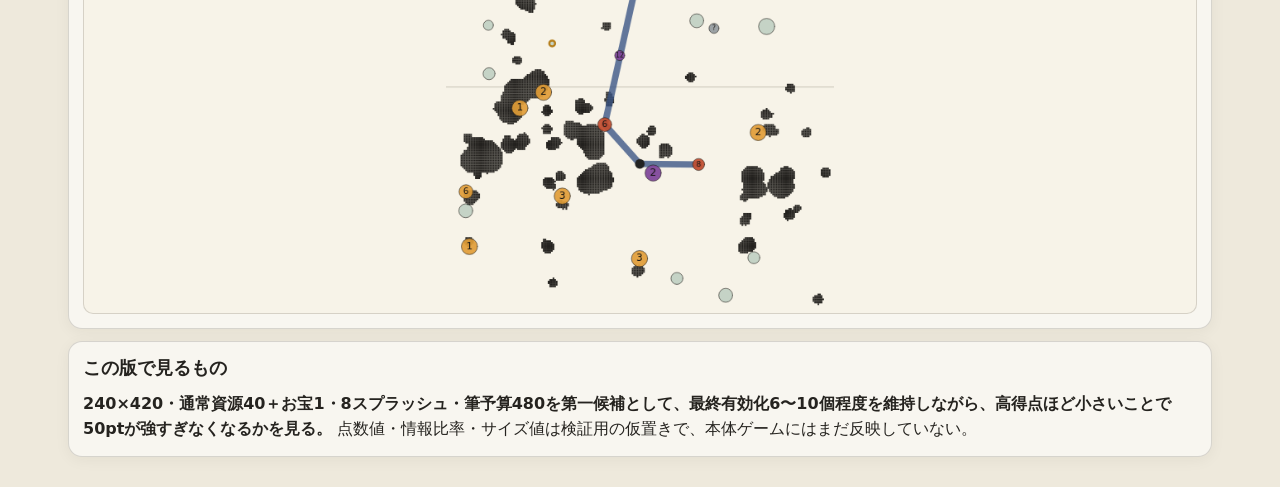
==== commit e3421381: "Document reduced initial resource visibility" ====
--- a/runner/index.html
+++ b/runner/index.html
@@ -62,7 +62,7 @@
 
     <section class="card">
       <h2>仮の点数・情報・サイズモデル</h2>
-      <p>通常資源40個では、20%が「位置＋得点が見える」、20%が「位置だけ見える（得点?）」、残り60%が「インクがかかるまで存在も見えない」。見えている資源の1つは12ptとして中層付近に置き、擬似ゴールにする。50ptのお宝は通常40枚とは別に1枚追加し、中層または下層へ完全隠しで配置する。</p>
+      <p>通常資源40個では、10%が「位置＋得点が見える」、10%が「位置だけ見える（得点?）」、残り80%が「インクがかかるまで存在も見えない」。見えている資源の1つは12ptとして中層付近に置き、擬似ゴールにする。50ptのお宝は通常40枚とは別に1枚追加し、中層または下層へ完全隠しで配置する。</p>
       <p class="note"><strong>サイズは5段階＋お宝専用：</strong> 1〜3pt=半径5.0、4〜6pt=4.3、7〜10pt=3.7、12〜16pt=3.1、20pt以上=2.6、50ptお宝=1.8。高得点ほど当たり判定が小さくなる。通常点の候補はまだ仮置き。</p>
     </section>
 
